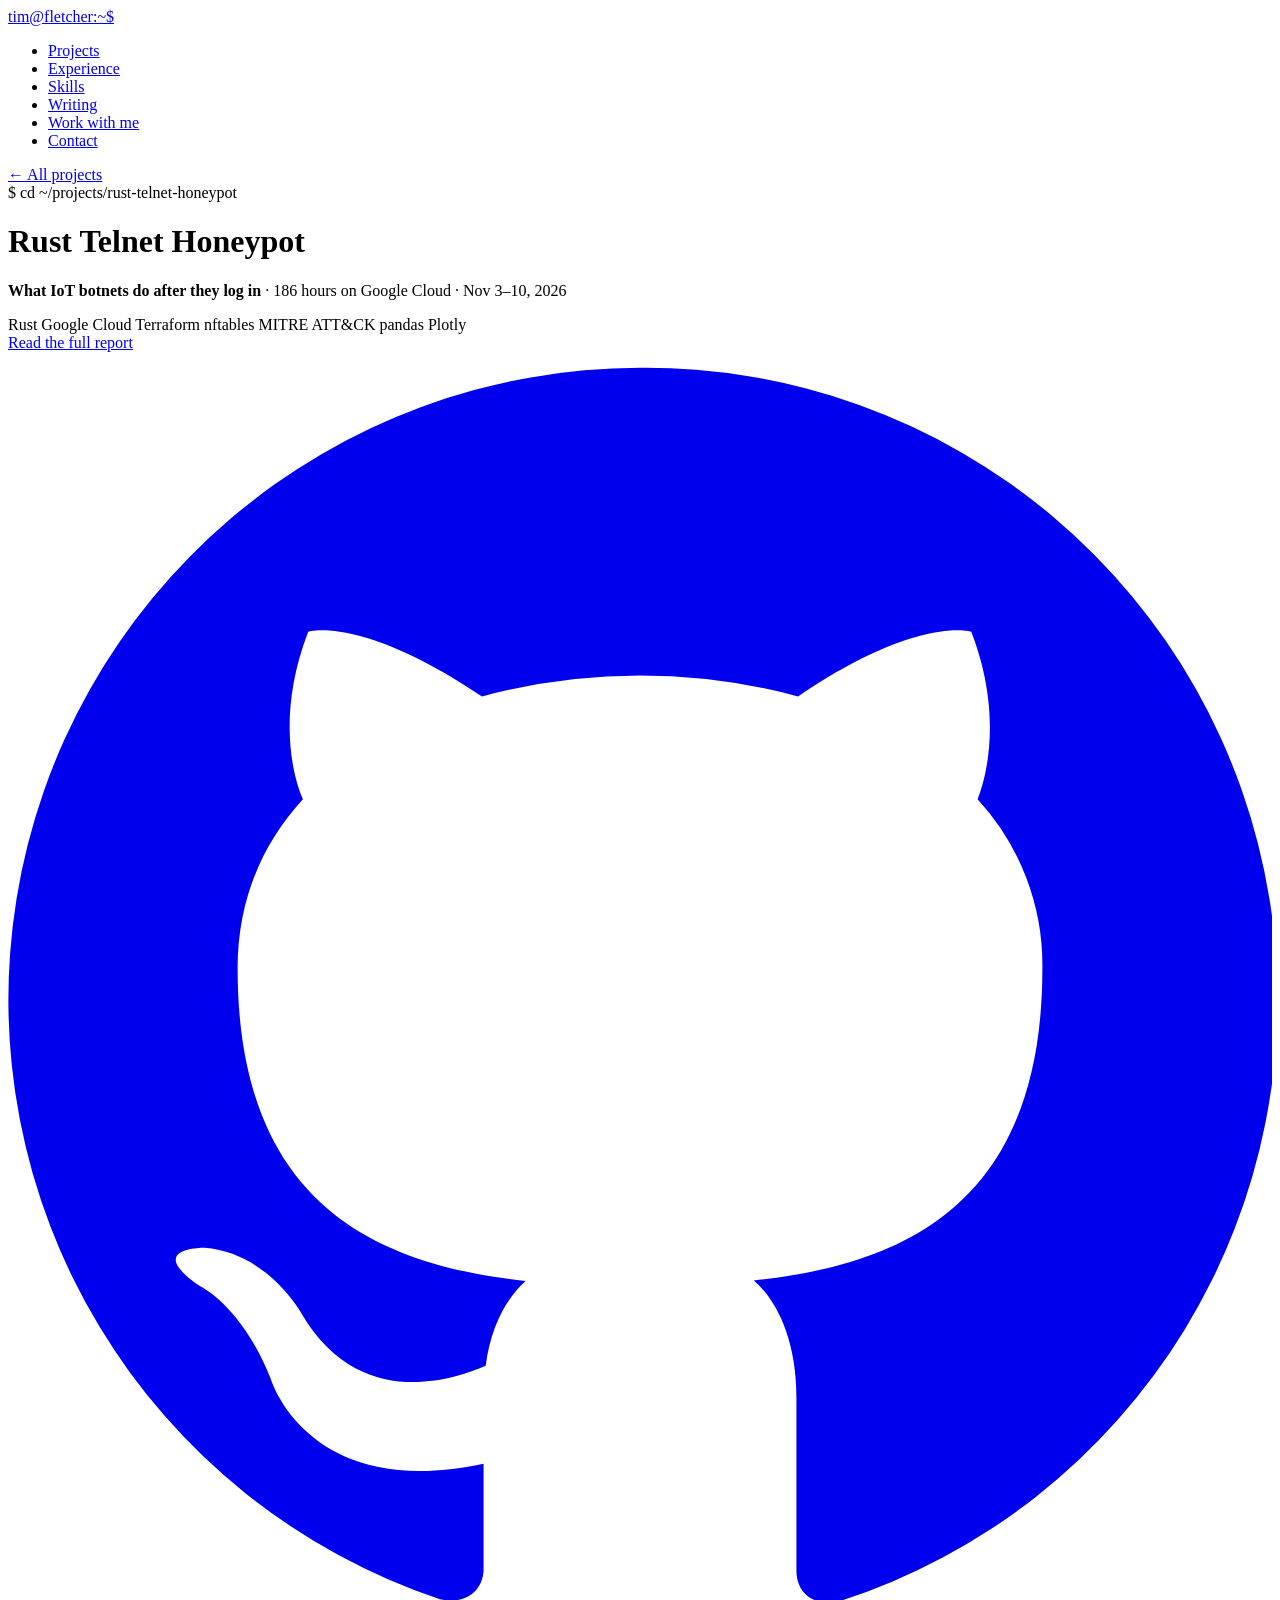
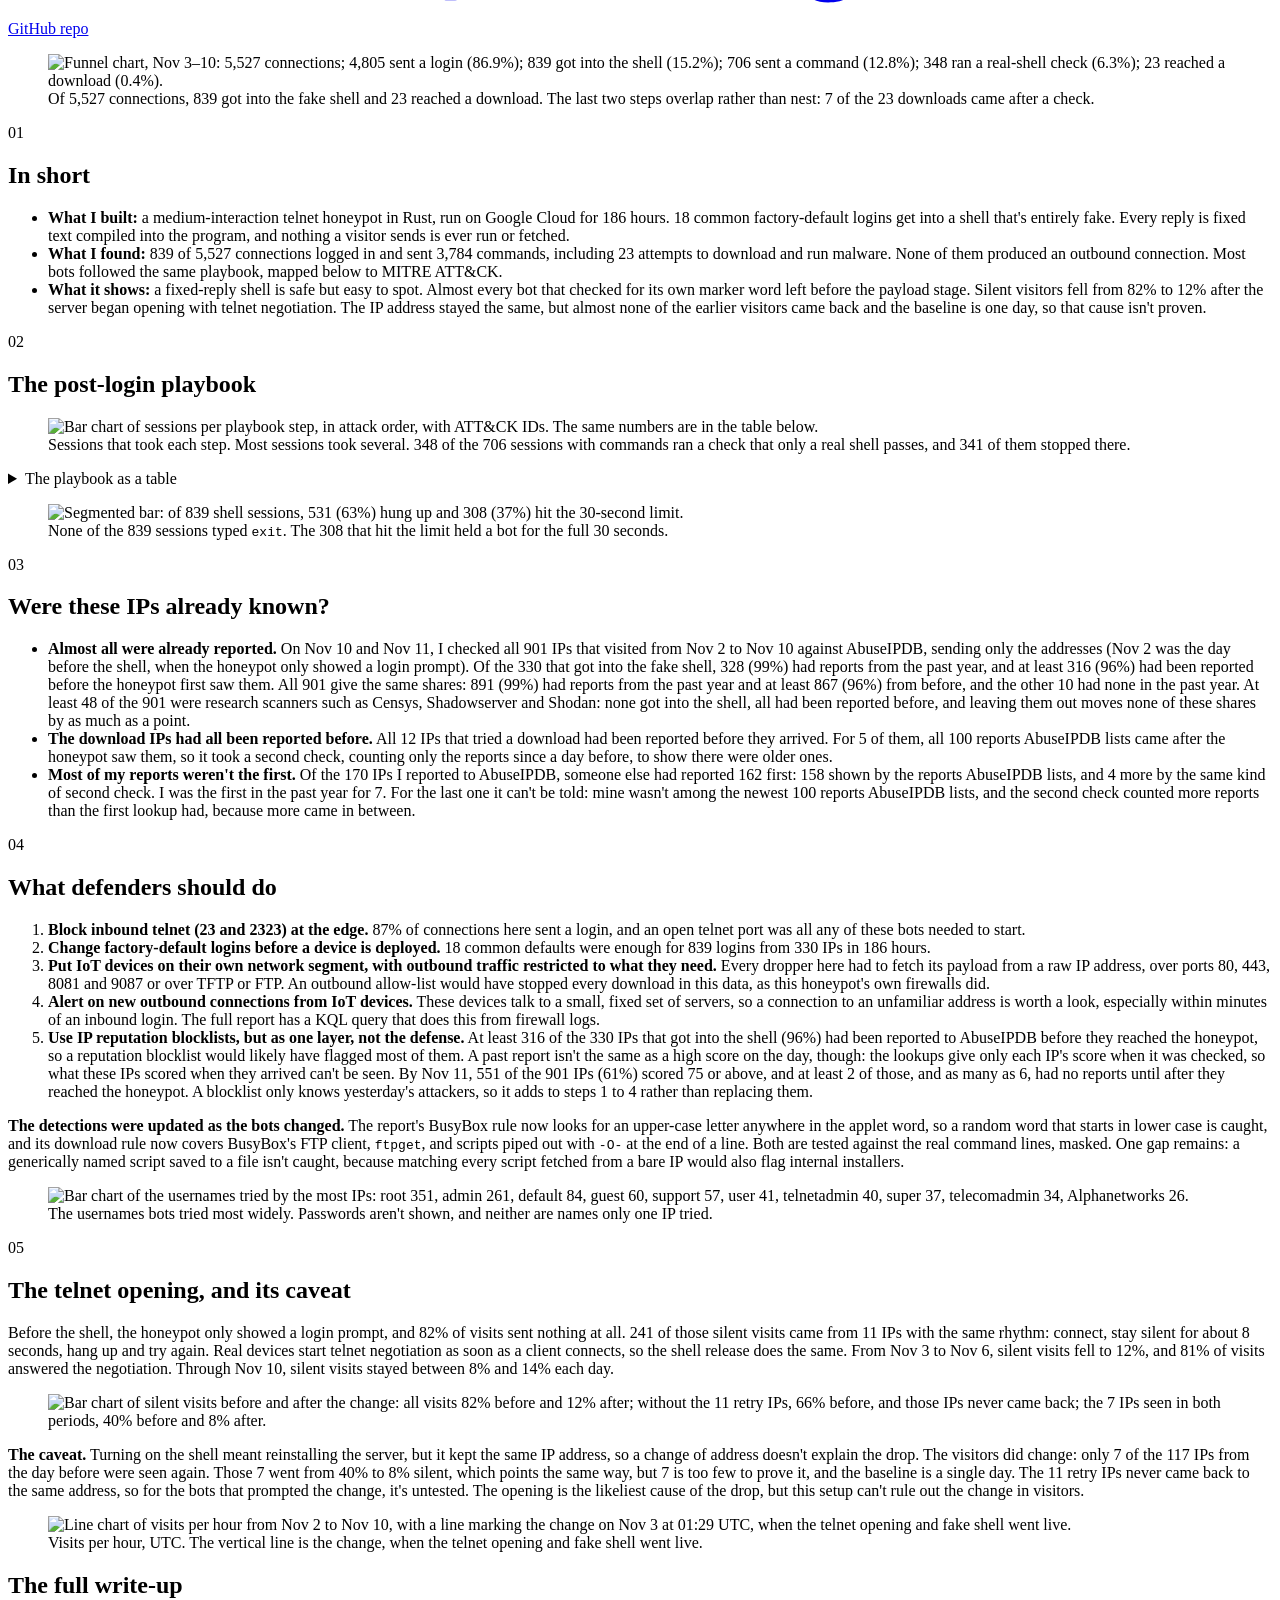
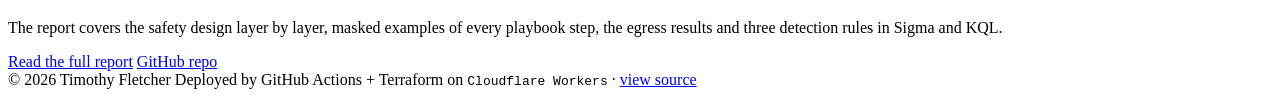
==== site/honeypot/index.html @ 2bd04469 "Add Work With Me page for automations and small tools New /work-with-me/ page covering automations (" ====
<!doctype html>
<html lang="en">
<head>
<meta charset="utf-8">
<meta name="viewport" content="width=device-width, initial-scale=1">
<meta name="color-scheme" content="dark light">
<title>Rust Telnet Honeypot · Timothy Fletcher</title>
<meta name="description" content="A telnet honeypot in Rust that recorded what IoT botnets do after logging in: 5,527 connections, 839 logins, 23 malware download attempts and zero outbound connections.">
<link rel="canonical" href="https://timfletcher.tech/honeypot/">
<link rel="icon" href="/favicon.svg" type="image/svg+xml">
<link rel="preload" href="/fonts/inter-4.001-latin.woff2" as="font" type="font/woff2" crossorigin>
<link rel="preload" href="/fonts/jetbrains-mono-2.211-latin.woff2" as="font" type="font/woff2" crossorigin>
<link rel="stylesheet" href="/styles.css">
</head>
<body>

<nav>
  <div class="wrap">
    <a class="brand" href="/">tim<span>@</span>fletcher:~$</a>
    <ul>
      <li><a href="/#projects">Projects</a></li>
      <li><a href="/#experience">Experience</a></li>
      <li><a href="/#skills">Skills</a></li>
      <li><a href="/#writing">Writing</a></li>
      <li><a href="/work-with-me/">Work with me</a></li>
      <li><a href="/#contact">Contact</a></li>
    </ul>
  </div>
</nav>

<main class="wrap" id="top">

  <header class="hero project">
    <div class="back"><a href="/#projects">← All projects</a></div>
    <div class="prompt">$ cd ~/projects/rust-telnet-honeypot</div>
    <h1>Rust Telnet Honeypot</h1>
    <p class="role"><strong>What IoT botnets do after they log in</strong> · 186 hours on Google Cloud · Nov 3–10, 2026</p>
    <div class="tags">
      <span class="tag">Rust</span>
      <span class="tag">Google Cloud</span>
      <span class="tag">Terraform</span>
      <span class="tag">nftables</span>
      <span class="tag">MITRE ATT&amp;CK</span>
      <span class="tag">pandas</span>
      <span class="tag">Plotly</span>
    </div>
    <div class="buttons">
      <a class="btn primary" href="https://github.com/NotKornFlakes/rust-telnet-sensor/blob/master/README_REPORT.md" target="_blank" rel="noopener">Read the full report</a>
      <a class="btn" href="https://github.com/NotKornFlakes/rust-telnet-sensor" target="_blank" rel="noopener">
        <svg viewBox="0 0 24 24" fill="currentColor" aria-hidden="true"><path d="M12 .3a12 12 0 0 0-3.8 23.38c.6.12.83-.26.83-.57v-2c-3.34.72-4.04-1.61-4.04-1.61-.55-1.39-1.34-1.76-1.34-1.76-1.09-.74.08-.73.08-.73 1.2.09 1.84 1.24 1.84 1.24 1.07 1.83 2.81 1.3 3.5 1 .1-.78.42-1.31.76-1.61-2.67-.3-5.47-1.33-5.47-5.93 0-1.31.47-2.38 1.24-3.22-.14-.3-.54-1.52.1-3.18 0 0 1-.32 3.3 1.23a11.5 11.5 0 0 1 6 0c2.28-1.55 3.29-1.23 3.29-1.23.64 1.66.24 2.88.12 3.18a4.65 4.65 0 0 1 1.23 3.22c0 4.61-2.8 5.63-5.48 5.92.42.36.81 1.1.81 2.22v3.29c0 .32.21.7.82.58A12 12 0 0 0 12 .3"/></svg>
        GitHub repo
      </a>
    </div>
  </header>

  <figure class="figure lead">
    <picture>
      <source srcset="/honeypot/1-funnel-light.png" media="(prefers-color-scheme: light)">
      <img src="/honeypot/1-funnel-dark.png" width="2000" height="840" fetchpriority="high"
           alt="Funnel chart, Nov 3–10: 5,527 connections; 4,805 sent a login (86.9%); 839 got into the shell (15.2%); 706 sent a command (12.8%); 348 ran a real-shell check (6.3%); 23 reached a download (0.4%).">
    </picture>
    <figcaption>Of 5,527 connections, 839 got into the fake shell and 23 reached a download. The last two steps overlap rather than nest: 7 of the 23 downloads came after a check.</figcaption>
  </figure>

  <section id="summary">
    <div class="sec-head"><span class="idx">01</span><h2>In short</h2></div>
    <ul class="prose">
      <li><b>What I built:</b> a medium-interaction telnet honeypot in Rust, run on Google Cloud for 186 hours. 18 common factory-default logins get into a shell that's entirely fake. Every reply is fixed text compiled into the program, and nothing a visitor sends is ever run or fetched.</li>
      <li><b>What I found:</b> 839 of 5,527 connections logged in and sent 3,784 commands, including 23 attempts to download and run malware. None of them produced an outbound connection. Most bots followed the same playbook, mapped below to MITRE ATT&amp;CK.</li>
      <li><b>What it shows:</b> a fixed-reply shell is safe but easy to spot. Almost every bot that checked for its own marker word left before the payload stage. Silent visitors fell from 82% to 12% after the server began opening with telnet negotiation. The IP address stayed the same, but almost none of the earlier visitors came back and the baseline is one day, so that cause isn't proven.</li>
    </ul>
  </section>

  <section id="playbook">
    <div class="sec-head"><span class="idx">02</span><h2>The post-login playbook</h2></div>
    <figure class="figure">
      <picture>
        <source srcset="/honeypot/4-playbook-light.png" media="(prefers-color-scheme: light)">
        <img src="/honeypot/4-playbook-dark.png" width="2000" height="1200" loading="lazy"
             alt="Bar chart of sessions per playbook step, in attack order, with ATT&amp;CK IDs. The same numbers are in the table below.">
      </picture>
      <figcaption>Sessions that took each step. Most sessions took several. 348 of the 706 sessions with commands ran a check that only a real shell passes, and 341 of them stopped there.</figcaption>
    </figure>
    <details class="steps">
      <summary>The playbook as a table</summary>
      <div class="table-scroll">
        <table>
          <thead><tr><th>Step</th><th>MITRE ATT&amp;CK</th><th class="num">Sessions</th><th class="num">IPs</th></tr></thead>
          <tbody>
            <tr><td>Log in with factory defaults</td><td><a href="https://attack.mitre.org/techniques/T1110/001/" target="_blank" rel="noopener">T1110.001</a>, <a href="https://attack.mitre.org/techniques/T1078/001/" target="_blank" rel="noopener">T1078.001</a></td><td class="num">839</td><td class="num">330</td></tr>
            <tr><td>Break out of a router's limited menu</td><td><a href="https://attack.mitre.org/techniques/T1059/008/" target="_blank" rel="noopener">T1059.008</a>, <a href="https://attack.mitre.org/techniques/T1059/004/" target="_blank" rel="noopener">T1059.004</a></td><td class="num">576</td><td class="num">211</td></tr>
            <tr><td>Try a router CLI</td><td><a href="https://attack.mitre.org/techniques/T1059/008/" target="_blank" rel="noopener">T1059.008</a></td><td class="num">196</td><td class="num">58</td></tr>
            <tr><td>Inject a shell into a ping tool</td><td><a href="https://attack.mitre.org/techniques/T1059/004/" target="_blank" rel="noopener">T1059.004</a></td><td class="num">137</td><td class="num">117</td></tr>
            <tr><td>Look around</td><td><a href="https://attack.mitre.org/techniques/T1082/" target="_blank" rel="noopener">T1082</a>, <a href="https://attack.mitre.org/techniques/T1087/001/" target="_blank" rel="noopener">T1087.001</a>, <a href="https://attack.mitre.org/techniques/T1033/" target="_blank" rel="noopener">T1033</a>, <a href="https://attack.mitre.org/techniques/T1083/" target="_blank" rel="noopener">T1083</a></td><td class="num">192</td><td class="num">118</td></tr>
            <tr><td>Find a writable folder, then check with a hex echo</td><td><a href="https://attack.mitre.org/techniques/T1083/" target="_blank" rel="noopener">T1083</a></td><td class="num">198</td><td class="num">60</td></tr>
            <tr><td>Check for a real BusyBox</td><td><a href="https://attack.mitre.org/techniques/T1497/001/" target="_blank" rel="noopener">T1497.001</a></td><td class="num">82</td><td class="num">28</td></tr>
            <tr><td>Check that echo works</td><td><a href="https://attack.mitre.org/techniques/T1497/001/" target="_blank" rel="noopener">T1497.001</a></td><td class="num">12</td><td class="num">12</td></tr>
            <tr><td>The <code>SHELL_TEST</code> check</td><td><a href="https://attack.mitre.org/techniques/T1497/001/" target="_blank" rel="noopener">T1497.001</a></td><td class="num">58</td><td class="num">3</td></tr>
            <tr><td>Download and run</td><td><a href="https://attack.mitre.org/techniques/T1105/" target="_blank" rel="noopener">T1105</a>, <a href="https://attack.mitre.org/techniques/T1222/002/" target="_blank" rel="noopener">T1222.002</a>, <a href="https://attack.mitre.org/techniques/T1059/004/" target="_blank" rel="noopener">T1059.004</a></td><td class="num">23</td><td class="num">12</td></tr>
            <tr><td>Remove rival bots</td><td><a href="https://attack.mitre.org/techniques/T1489/" target="_blank" rel="noopener">T1489</a></td><td class="num">2</td><td class="num">2</td></tr>
            <tr><td>Clean up</td><td><a href="https://attack.mitre.org/techniques/T1070/004/" target="_blank" rel="noopener">T1070.004</a></td><td class="num">6</td><td class="num">5</td></tr>
          </tbody>
        </table>
      </div>
      <p class="note">The system-check rows use T1497.001 as the closest fit, as does T1489 for removing rival bots. The IPs column for logging in counts the IPs that got in.</p>
    </details>
    <figure class="figure">
      <picture>
        <source srcset="/honeypot/6-sessions-ended-light.png" media="(prefers-color-scheme: light)">
        <img src="/honeypot/6-sessions-ended-dark.png" width="2000" height="460" loading="lazy"
             alt="Segmented bar: of 839 shell sessions, 531 (63%) hung up and 308 (37%) hit the 30-second limit.">
      </picture>
      <figcaption>None of the 839 sessions typed <code>exit</code>. The 308 that hit the limit held a bot for the full 30 seconds.</figcaption>
    </figure>
  </section>

  <section id="threat-intel">
    <div class="sec-head"><span class="idx">03</span><h2>Were these IPs already known?</h2></div>
    <ul class="prose">
      <li><b>Almost all were already reported.</b> On Nov 10 and Nov 11, I checked all 901 IPs that visited from Nov 2 to Nov 10 against AbuseIPDB, sending only the addresses (Nov 2 was the day before the shell, when the honeypot only showed a login prompt). Of the 330 that got into the fake shell, 328 (99%) had reports from the past year, and at least 316 (96%) had been reported before the honeypot first saw them. All 901 give the same shares: 891 (99%) had reports from the past year and at least 867 (96%) from before, and the other 10 had none in the past year. At least 48 of the 901 were research scanners such as Censys, Shadowserver and Shodan: none got into the shell, all had been reported before, and leaving them out moves none of these shares by as much as a point.</li>
      <li><b>The download IPs had all been reported before.</b> All 12 IPs that tried a download had been reported before they arrived. For 5 of them, all 100 reports AbuseIPDB lists came after the honeypot saw them, so it took a second check, counting only the reports since a day before, to show there were older ones.</li>
      <li><b>Most of my reports weren't the first.</b> Of the 170 IPs I reported to AbuseIPDB, someone else had reported 162 first: 158 shown by the reports AbuseIPDB lists, and 4 more by the same kind of second check. I was the first in the past year for 7. For the last one it can't be told: mine wasn't among the newest 100 reports AbuseIPDB lists, and the second check counted more reports than the first lookup had, because more came in between.</li>
    </ul>
  </section>

  <section id="defenders">
    <div class="sec-head"><span class="idx">04</span><h2>What defenders should do</h2></div>
    <ol class="prose">
      <li><b>Block inbound telnet (23 and 2323) at the edge.</b> 87% of connections here sent a login, and an open telnet port was all any of these bots needed to start.</li>
      <li><b>Change factory-default logins before a device is deployed.</b> 18 common defaults were enough for 839 logins from 330 IPs in 186 hours.</li>
      <li><b>Put IoT devices on their own network segment, with outbound traffic restricted to what they need.</b> Every dropper here had to fetch its payload from a raw IP address, over ports 80, 443, 8081 and 9087 or over TFTP or FTP. An outbound allow-list would have stopped every download in this data, as this honeypot's own firewalls did.</li>
      <li><b>Alert on new outbound connections from IoT devices.</b> These devices talk to a small, fixed set of servers, so a connection to an unfamiliar address is worth a look, especially within minutes of an inbound login. The full report has a KQL query that does this from firewall logs.</li>
      <li><b>Use IP reputation blocklists, but as one layer, not the defense.</b> At least 316 of the 330 IPs that got into the shell (96%) had been reported to AbuseIPDB before they reached the honeypot, so a reputation blocklist would likely have flagged most of them. A past report isn't the same as a high score on the day, though: the lookups give only each IP's score when it was checked, so what these IPs scored when they arrived can't be seen. By Nov 11, 551 of the 901 IPs (61%) scored 75 or above, and at least 2 of those, and as many as 6, had no reports until after they reached the honeypot. A blocklist only knows yesterday's attackers, so it adds to steps 1 to 4 rather than replacing them.</li>
    </ol>
    <div class="prose">
      <p><b>The detections were updated as the bots changed.</b> The report's BusyBox rule now looks for an upper-case letter anywhere in the applet word, so a random word that starts in lower case is caught, and its download rule now covers BusyBox's FTP client, <code>ftpget</code>, and scripts piped out with <code>-O-</code> at the end of a line. Both are tested against the real command lines, masked. One gap remains: a generically named script saved to a file isn't caught, because matching every script fetched from a bare IP would also flag internal installers.</p>
    </div>
    <figure class="figure">
      <picture>
        <source srcset="/honeypot/5-usernames-light.png" media="(prefers-color-scheme: light)">
        <img src="/honeypot/5-usernames-dark.png" width="2000" height="920" loading="lazy"
             alt="Bar chart of the usernames tried by the most IPs: root 351, admin 261, default 84, guest 60, support 57, user 41, telnetadmin 40, super 37, telecomadmin 34, Alphanetworks 26.">
      </picture>
      <figcaption>The usernames bots tried most widely. Passwords aren't shown, and neither are names only one IP tried.</figcaption>
    </figure>
  </section>

  <section id="telnet">
    <div class="sec-head"><span class="idx">05</span><h2>The telnet opening, and its caveat</h2></div>
    <div class="prose">
      <p>Before the shell, the honeypot only showed a login prompt, and 82% of visits sent nothing at all. 241 of those silent visits came from 11 IPs with the same rhythm: connect, stay silent for about 8 seconds, hang up and try again. Real devices start telnet negotiation as soon as a client connects, so the shell release does the same. From Nov 3 to Nov 6, silent visits fell to 12%, and 81% of visits answered the negotiation. Through Nov 10, silent visits stayed between 8% and 14% each day.</p>
    </div>
    <figure class="figure">
      <picture>
        <source srcset="/honeypot/3-silent-before-after-light.png" media="(prefers-color-scheme: light)">
        <img src="/honeypot/3-silent-before-after-dark.png" width="2000" height="880" loading="lazy"
             alt="Bar chart of silent visits before and after the change: all visits 82% before and 12% after; without the 11 retry IPs, 66% before, and those IPs never came back; the 7 IPs seen in both periods, 40% before and 8% after.">
      </picture>
    </figure>
    <div class="callout">
      <p><b>The caveat.</b> Turning on the shell meant reinstalling the server, but it kept the same IP address, so a change of address doesn't explain the drop. The visitors did change: only 7 of the 117 IPs from the day before were seen again. Those 7 went from 40% to 8% silent, which points the same way, but 7 is too few to prove it, and the baseline is a single day. The 11 retry IPs never came back to the same address, so for the bots that prompted the change, it's untested. The opening is the likeliest cause of the drop, but this setup can't rule out the change in visitors.</p>
    </div>
    <figure class="figure">
      <picture>
        <source srcset="/honeypot/2-visits-per-hour-light.png" media="(prefers-color-scheme: light)">
        <img src="/honeypot/2-visits-per-hour-dark.png" width="2000" height="840" loading="lazy"
             alt="Line chart of visits per hour from Nov 2 to Nov 10, with a line marking the change on Nov 3 at 01:29 UTC, when the telnet opening and fake shell went live.">
      </picture>
      <figcaption>Visits per hour, UTC. The vertical line is the change, when the telnet opening and fake shell went live.</figcaption>
    </figure>
  </section>

  <section id="more">
    <div class="contact">
      <h2>The full write-up</h2>
      <p>The report covers the safety design layer by layer, masked examples of every playbook step, the egress results and three detection rules in Sigma and KQL.</p>
      <div class="buttons">
        <a class="btn primary" href="https://github.com/NotKornFlakes/rust-telnet-sensor/blob/master/README_REPORT.md" target="_blank" rel="noopener">Read the full report</a>
        <a class="btn" href="https://github.com/NotKornFlakes/rust-telnet-sensor" target="_blank" rel="noopener">GitHub repo</a>
      </div>
    </div>
  </section>

</main>

<footer>
  <div class="wrap">
    <span>© 2026 Timothy Fletcher</span>
    <span>Deployed by GitHub Actions + Terraform on <code>Cloudflare Workers</code> · <a href="https://github.com/NotKornFlakes/portfolio-iac" target="_blank" rel="noopener">view source</a></span>
  </div>
</footer>

</body>
</html>
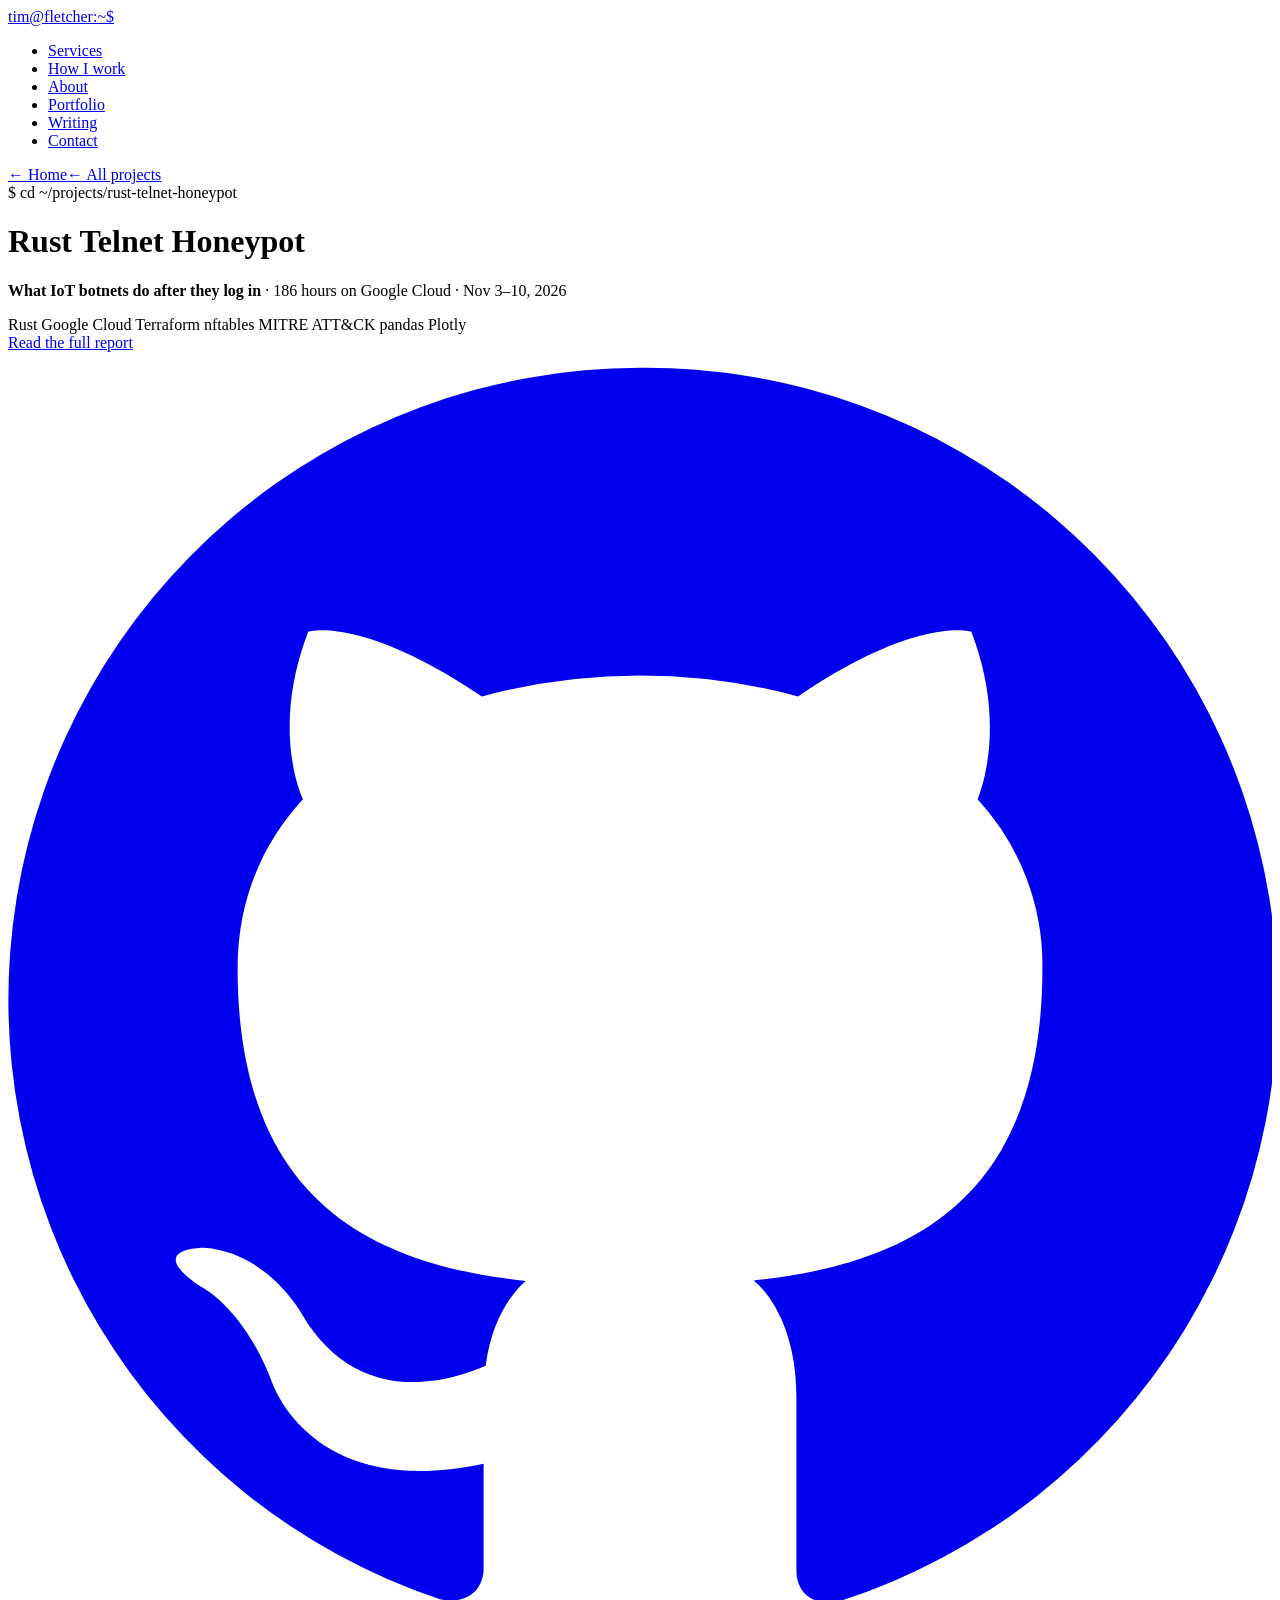
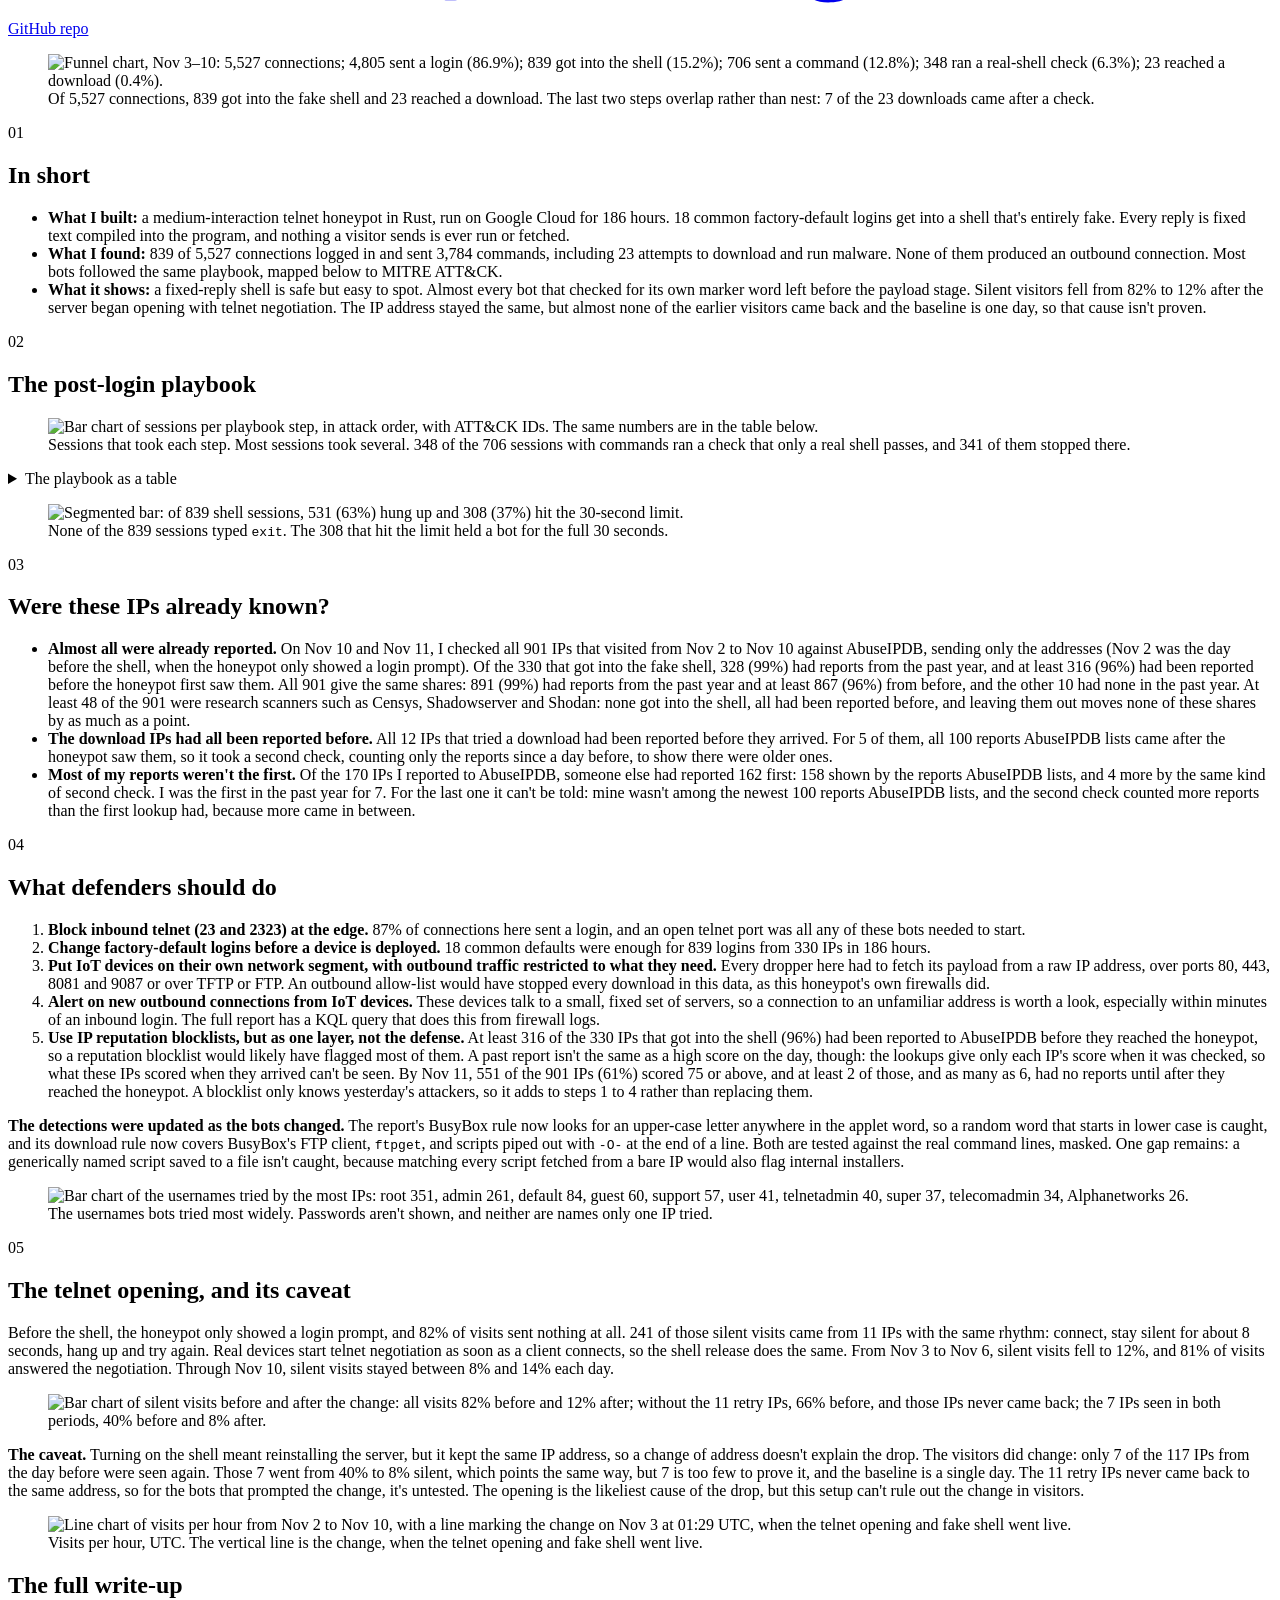
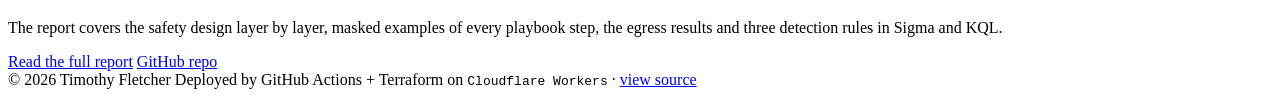
==== commit f1504232: "Lead the home page with how I can help, and move project proof to /portfolio/ The home page now says" ====
--- a/site/honeypot/index.html
+++ b/site/honeypot/index.html
@@ -18,11 +18,11 @@
   <div class="wrap">
     <a class="brand" href="/">tim<span>@</span>fletcher:~$</a>
     <ul>
-      <li><a href="/#projects">Projects</a></li>
-      <li><a href="/#experience">Experience</a></li>
-      <li><a href="/#skills">Skills</a></li>
+      <li><a href="/#help">Services</a></li>
+      <li><a href="/#how-i-build">How I work</a></li>
+      <li><a href="/#about">About</a></li>
+      <li><a href="/portfolio/">Portfolio</a></li>
       <li><a href="/#writing">Writing</a></li>
-      <li><a href="/work-with-me/">Work with me</a></li>
       <li><a href="/#contact">Contact</a></li>
     </ul>
   </div>
@@ -31,7 +31,7 @@
 <main class="wrap" id="top">
 
   <header class="hero project">
-    <div class="back"><a href="/#projects">← All projects</a></div>
+    <div class="back"><a href="/">← Home</a><a href="/portfolio/#projects">← All projects</a></div>
     <div class="prompt">$ cd ~/projects/rust-telnet-honeypot</div>
     <h1>Rust Telnet Honeypot</h1>
     <p class="role"><strong>What IoT botnets do after they log in</strong> · 186 hours on Google Cloud · Nov 3–10, 2026</p>
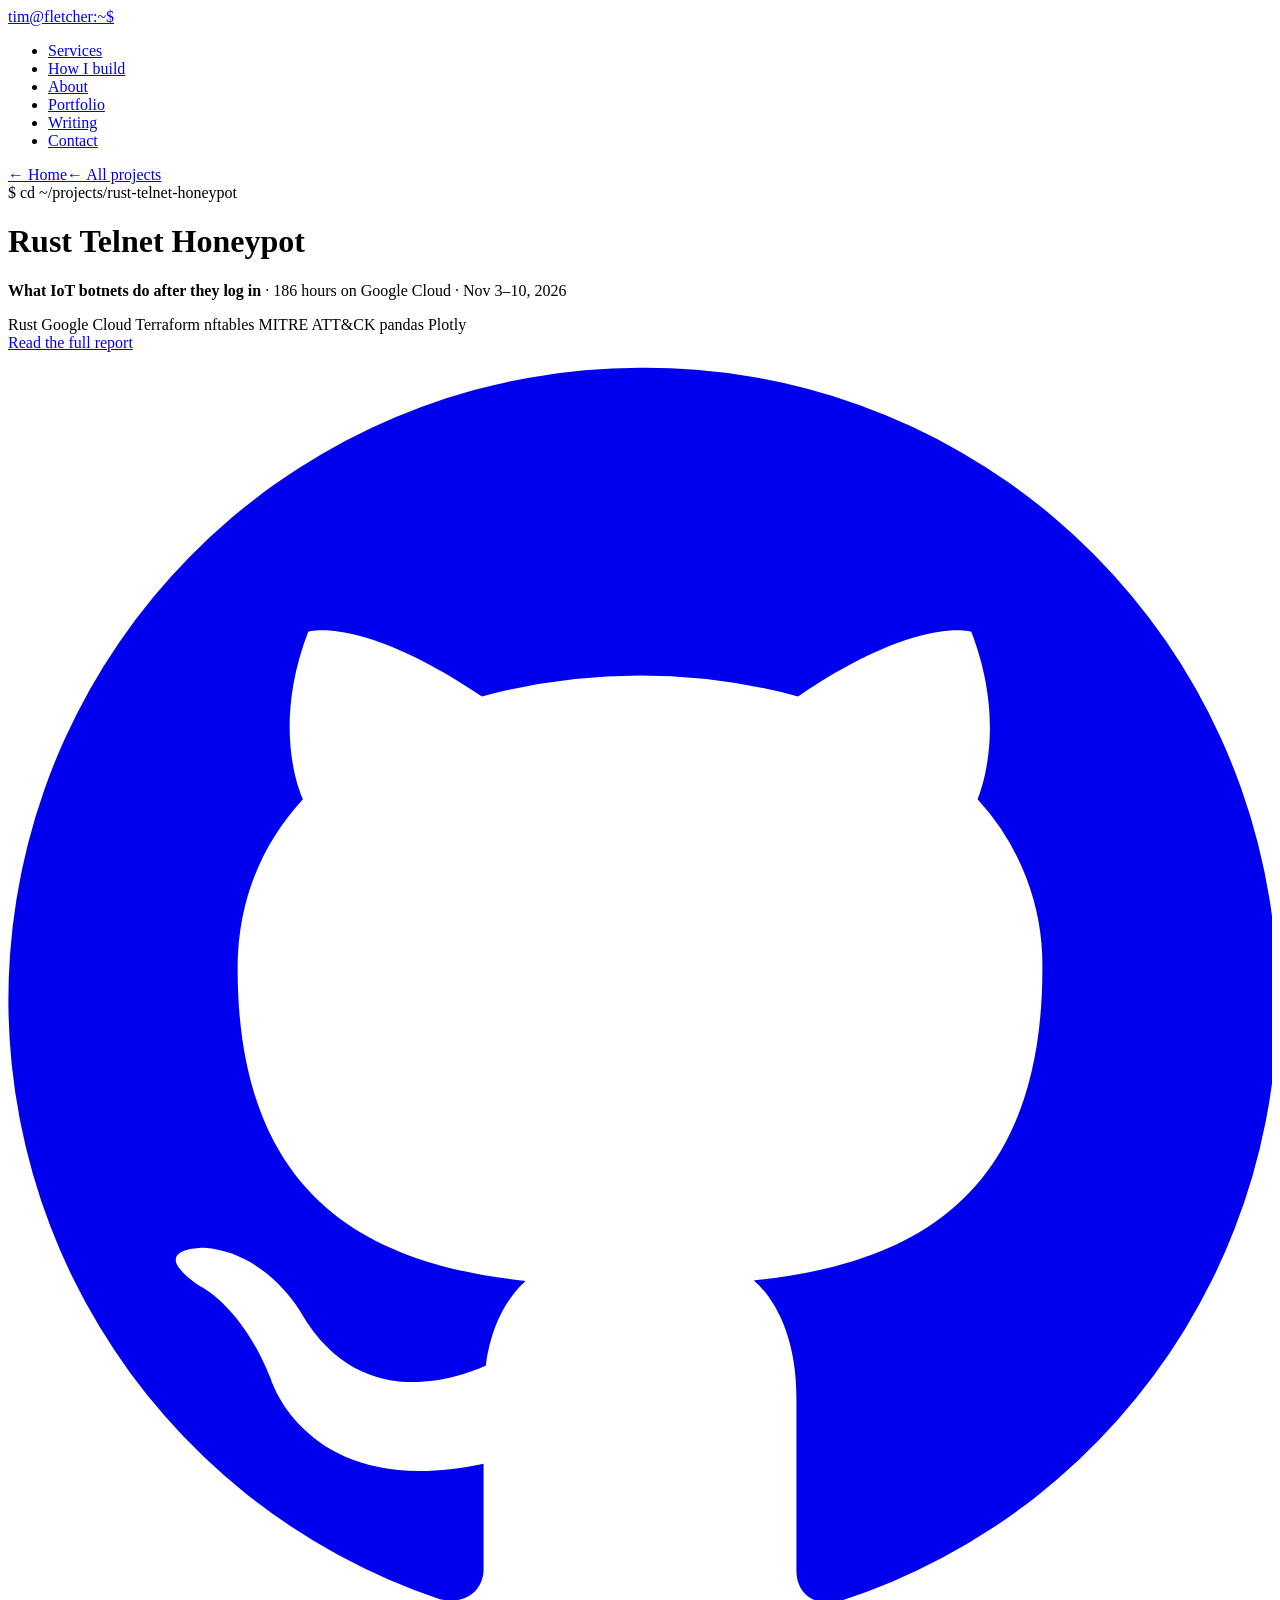
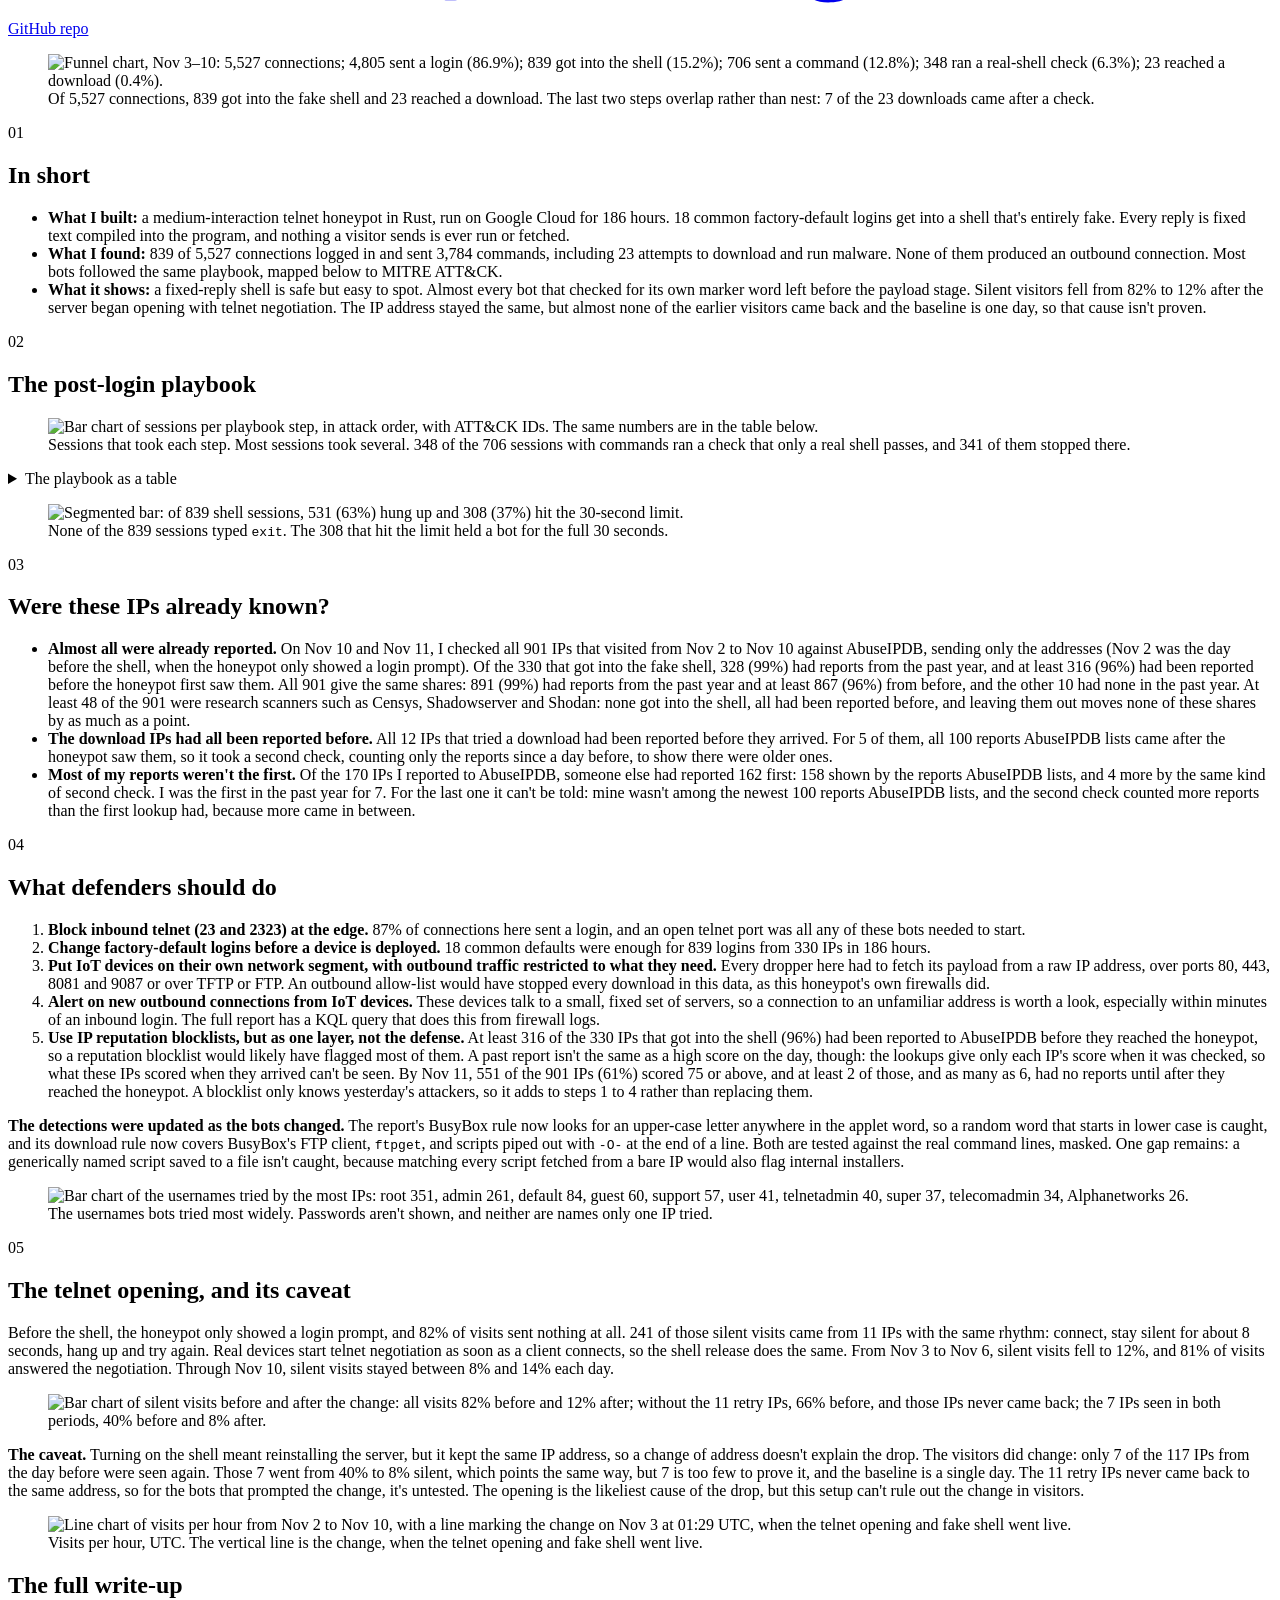
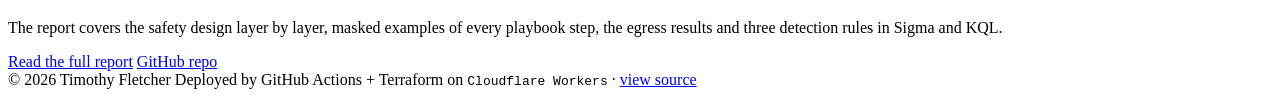
==== commit a26f1eb3: "Tighten the hero and rename the nav link to How I build - Hero: "I also work with nonprofits and sma" ====
--- a/site/honeypot/index.html
+++ b/site/honeypot/index.html
@@ -19,7 +19,7 @@
     <a class="brand" href="/">tim<span>@</span>fletcher:~$</a>
     <ul>
       <li><a href="/#help">Services</a></li>
-      <li><a href="/#how-i-build">How I work</a></li>
+      <li><a href="/#how-i-build">How I build</a></li>
       <li><a href="/#about">About</a></li>
       <li><a href="/portfolio/">Portfolio</a></li>
       <li><a href="/#writing">Writing</a></li>
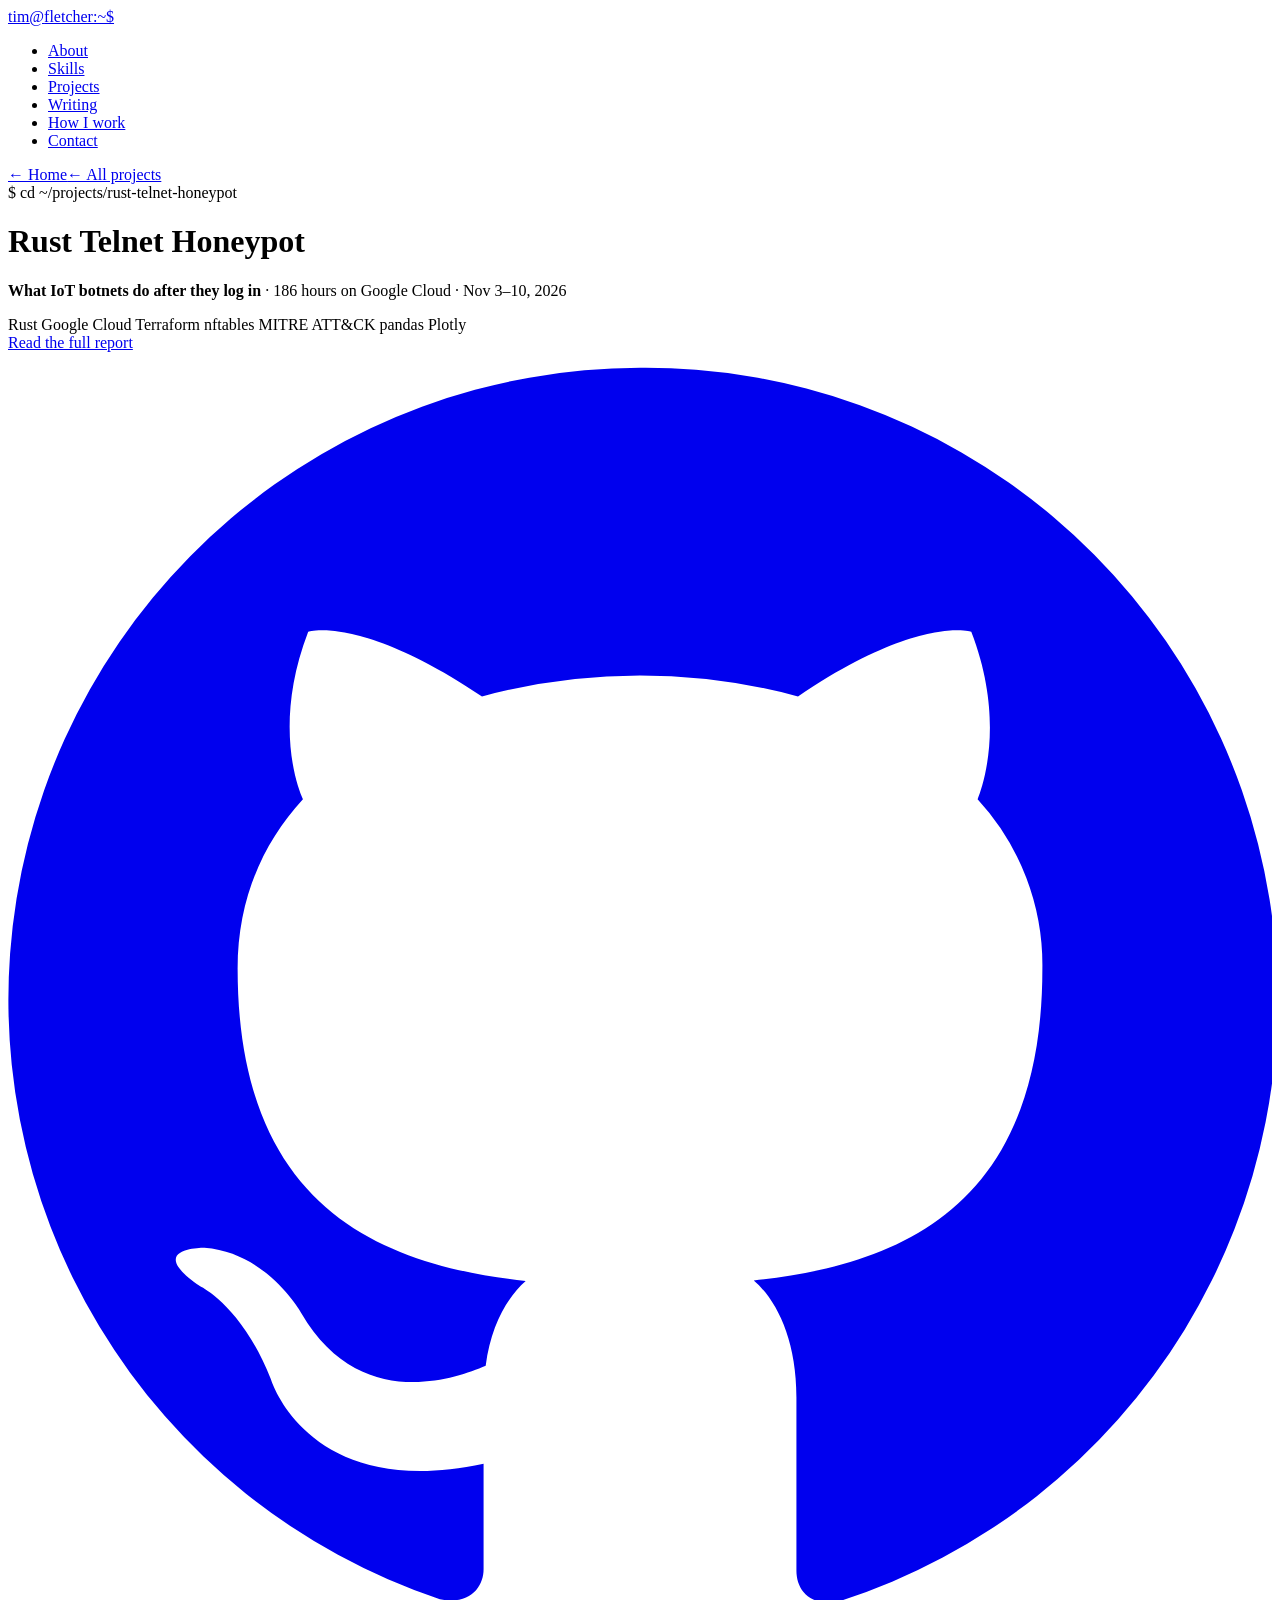
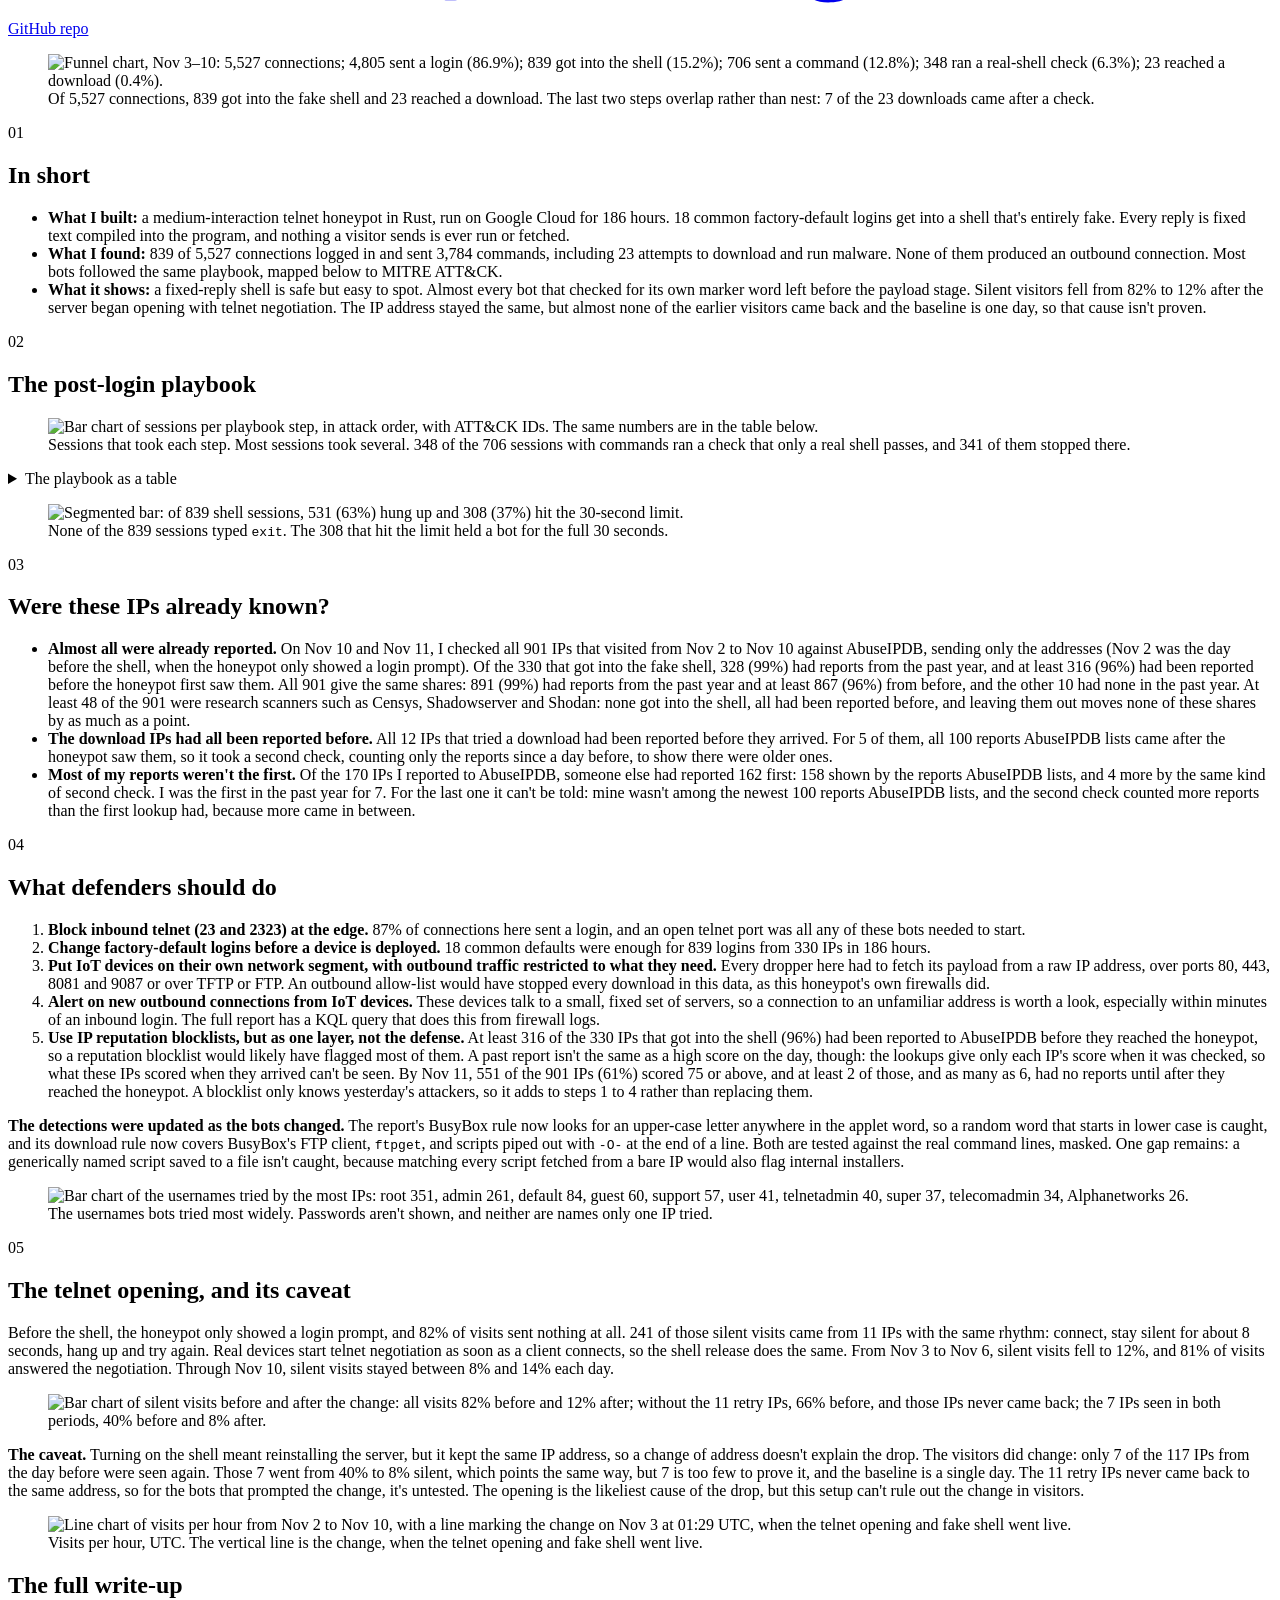
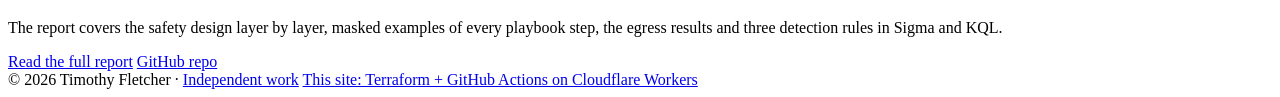
==== commit d99dbef7: "Point the nav at the new sections and link Independent work from the footer Every page's nav now lis" ====
--- a/site/honeypot/index.html
+++ b/site/honeypot/index.html
@@ -18,11 +18,11 @@
   <div class="wrap">
     <a class="brand" href="/">tim<span>@</span>fletcher:~$</a>
     <ul>
-      <li><a href="/#help">Services</a></li>
-      <li><a href="/#how-i-build">How I build</a></li>
       <li><a href="/#about">About</a></li>
-      <li><a href="/portfolio/">Portfolio</a></li>
+      <li><a href="/#skills">Skills</a></li>
+      <li><a href="/#projects">Projects</a></li>
       <li><a href="/#writing">Writing</a></li>
+      <li><a href="/#how-i-work">How I work</a></li>
       <li><a href="/#contact">Contact</a></li>
     </ul>
   </div>
@@ -185,8 +185,8 @@
 
 <footer>
   <div class="wrap">
-    <span>© 2026 Timothy Fletcher</span>
-    <span>Deployed by GitHub Actions + Terraform on <code>Cloudflare Workers</code> · <a href="https://github.com/NotKornFlakes/portfolio-iac" target="_blank" rel="noopener">view source</a></span>
+    <span>© 2026 Timothy Fletcher · <a href="/services/">Independent work</a></span>
+    <span><a href="https://github.com/NotKornFlakes/portfolio-iac" target="_blank" rel="noopener">This site: Terraform + GitHub Actions on Cloudflare Workers</a></span>
   </div>
 </footer>
 
